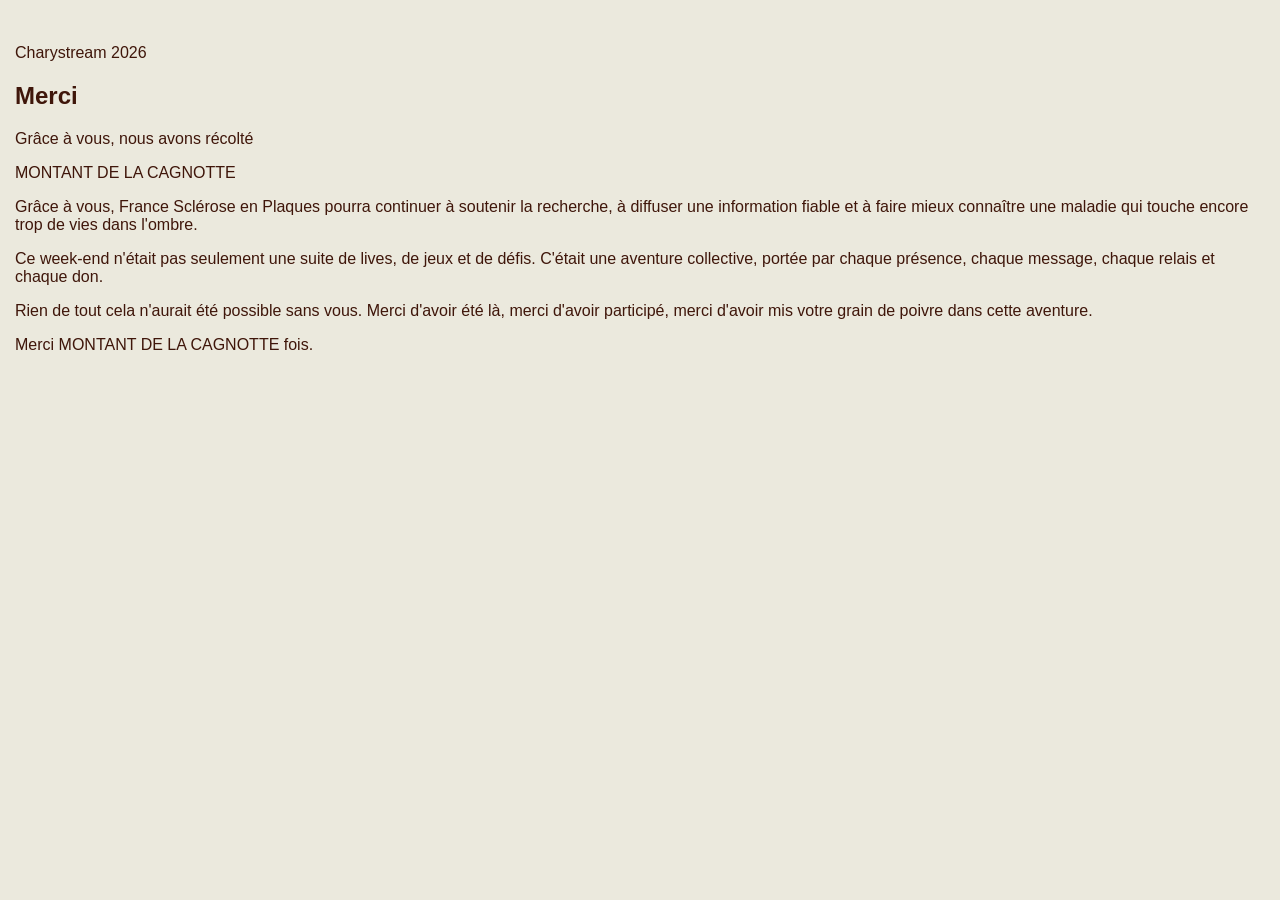
==== merci.html @ 89211dc5 "Create merci.html for Charystream thank you page This HTML file serves as a thank you page for the C" ====
<!doctype html>
<html lang="fr">
<head>
  <meta charset="utf-8">

  <title>Merci - Greenpepper au Charystream</title>

  <meta name="viewport" content="width=device-width, initial-scale=1">

  <link rel="stylesheet" href="css/style.css">
</head>

<body class="thanks-page">
  <main class="thanks-shell">
    <article class="thanks-card" aria-labelledby="thanks-title">
      <p class="thanks-kicker">Charystream 2026</p>

      <h1 id="thanks-title">Merci</h1>

      <p class="thanks-lead">
        Grâce à vous, nous avons récolté
      </p>

      <p class="thanks-amount">MONTANT DE LA CAGNOTTE</p>

      <p>
        Grâce à vous, France Sclérose en Plaques pourra continuer à soutenir
        la recherche, à diffuser une information fiable et à faire mieux
        connaître une maladie qui touche encore trop de vies dans l'ombre.
      </p>

      <p>
        Ce week-end n'était pas seulement une suite de lives, de jeux et de
        défis. C'était une aventure collective, portée par chaque présence,
        chaque message, chaque relais et chaque don.
      </p>

      <p>
        Rien de tout cela n'aurait été possible sans vous. Merci d'avoir été
        là, merci d'avoir participé, merci d'avoir mis votre grain de poivre
        dans cette aventure.
      </p>

      <p class="thanks-final">
        Merci <span>MONTANT DE LA CAGNOTTE</span> fois.
      </p>
    </article>
  </main>
</body>
</html>
---- css/style.css ----
/* ================================
   Variables
   ================================ */

:root {
  --page-bg: #ebe9dd;
  --brown: #4b1608;
  --orange: #f06423;
  --pink: #e95af2;
  --red: #ff443a;
  --text: #3f160a;
  --line: rgba(75, 22, 8, 0.65);
  --muted: rgba(75, 22, 8, 0.75);
  --tab-bg: rgba(255, 255, 255, 0.55);
  --panel-bg: rgba(255, 255, 255, 0.28);
  --card-bg: rgba(255, 255, 255, 0.42);
  --soft-card-bg: rgba(255, 255, 255, 0.55);
  --border: rgba(66, 21, 8, 0.18);
  --shadow: rgba(0, 0, 0, 0.18);
  --soft-shadow: rgba(0, 0, 0, 0.12);
  --gradient-brand: linear-gradient(135deg, var(--orange), var(--pink));
  --gradient-orange: linear-gradient(90deg, #f47b20 0%, var(--orange) 100%);
  --gradient-pink: linear-gradient(90deg, #e95af2 0%, #e86af2 100%);
  --gradient-red: linear-gradient(90deg, #ff443a 0%, var(--red) 100%);
  --gradient-card: linear-gradient(
    135deg,
    rgba(240, 100, 35, 0.95),
    rgba(233, 90, 242, 0.88)
  );
}


/* ================================
   Base
   ================================ */

* {
  box-sizing: border-box;
}

html,
body {
  min-height: 100%;
  margin: 0;
  padding: 0;
  background: var(--page-bg);
  color: var(--text);
  font-family: Arial, Helvetica, sans-serif;
}

body {
  padding: 28px 14px 48px;
}

main {
  width: 100%;
  max-width: 1250px;
  margin: 0 auto;
}


/* ================================
   Title and tabs
   ================================ */

.page-title {
  margin-bottom: 26px;
  text-align: center;
}

.page-title h1 {
  margin: 0;
  color: var(--brown);
  font-size: clamp(2rem, 5vw, 4rem);
  line-height: 1.05;
  letter-spacing: -0.04em;
}

.tabs {
  display: grid;
  grid-template-columns: repeat(4, 1fr);
  gap: 8px;
  max-width: 1100px;
  margin: 0 auto 30px;
  padding: 8px;
  border: 1px solid var(--border);
  border-radius: 999px;
  background: var(--tab-bg);
  box-shadow: 0 12px 32px var(--shadow);
}

.tab {
  padding: 16px 14px;
  border: 0;
  border-radius: 999px;
  background: transparent;
  color: var(--brown);
  cursor: pointer;
  font-size: clamp(0.9rem, 2.1vw, 1.15rem);
  font-weight: 800;
  line-height: 1.1;
  opacity: 0.7;
  transition: 160ms ease;
}

.tab:hover {
  background: rgba(255, 255, 255, 0.45);
  opacity: 1;
}

.tab.active {
  background: var(--gradient-brand);
  box-shadow: 0 10px 24px rgba(240, 100, 35, 0.25);
  color: white;
  opacity: 1;
}

.content {
  display: none;
}

.content.active {
  display: block;
  animation: fadeIn 160ms ease;
}


/* ================================
   Shared panels and cards
   ================================ */

.schedule-board,
.puzzle-board,
.charystream-board {
  width: 100%;
  max-width: 1050px;
  margin: 0 auto;
  border: 1px solid var(--border);
  border-radius: 28px;
  background: var(--panel-bg);
  box-shadow: 0 16px 36px var(--shadow);
}

.schedule-board {
  padding: 28px 18px 38px;
}

.puzzle-board,
.charystream-board {
  padding: 32px 24px 40px;
}

.schedule-header,
.puzzle-header,
.charystream-header {
  margin-bottom: 28px;
  text-align: center;
}

.schedule-header h2,
.puzzle-header h2,
.charystream-header h2 {
  margin: 0;
  color: var(--brown);
  font-size: clamp(2rem, 4vw, 3rem);
  letter-spacing: 0.03em;
  text-transform: uppercase;
}

.schedule-header p,
.puzzle-header p,
.charystream-header p {
  margin: 10px 0 0;
  color: var(--muted);
  font-size: 1rem;
}

.puzzle-hero-card,
.puzzle-card,
.puzzle-final-card,
.charystream-hero-card,
.charystream-card {
  padding: 24px 28px;
  border: 1px solid var(--border);
  border-radius: 24px;
  box-shadow: 0 10px 24px rgba(0, 0, 0, 0.10);
}

.puzzle-hero-card,
.charystream-hero-card {
  background: var(--gradient-card);
}

.puzzle-card,
.charystream-card {
  background: var(--card-bg);
}

.puzzle-hero-card h3,
.puzzle-card h3,
.puzzle-final-card h3,
.charystream-hero-card h3,
.charystream-card h3 {
  margin: 0 0 12px;
  color: var(--brown);
  font-size: clamp(1.35rem, 2.5vw, 1.75rem);
}

.puzzle-final-card h3 {
  color: white;
}

.puzzle-hero-card p,
.puzzle-card p,
.puzzle-final-card p,
.charystream-hero-card p,
.charystream-card p {
  margin: 0 0 10px;
  font-size: 1rem;
  line-height: 1.48;
}

.puzzle-hero-card p:last-child,
.puzzle-card p:last-child,
.puzzle-final-card p:last-child {
  margin-bottom: 0;
}

.puzzle-button,
.charystream-button {
  display: inline-flex;
  align-items: center;
  justify-content: center;
  padding: 12px 18px;
  border-radius: 999px;
  color: white;
  font-weight: 900;
  text-decoration: none;
  box-shadow: 0 10px 24px rgba(0, 0, 0, 0.14);
}

.puzzle-button:hover,
.charystream-button:hover {
  transform: translateY(-1px);
}


/* ================================
   Donation goals
   ================================ */

.goals-board {
  position: relative;
  width: 100%;
  padding: 34px 18px 48px;
  overflow: hidden;
  background: var(--page-bg);
}

.goals-header {
  position: relative;
  display: grid;
  grid-template-columns: 90px 1fr 310px;
  align-items: start;
  gap: 18px;
  min-height: 180px;
  margin-bottom: 18px;
}

.goal-icon {
  display: flex;
  align-items: center;
  justify-content: center;
  width: 86px;
  height: 86px;
  margin-top: 4px;
  border-radius: 22px;
  background: #f5a6eb;
  transform: rotate(-14deg);
}

.goal-icon svg {
  width: 56px;
  height: 56px;
  fill: none;
  stroke: var(--brown);
  stroke-linecap: round;
  stroke-linejoin: round;
  stroke-width: 4.5;
}

.goal-title-block {
  padding-top: 0;
}

.goal-title {
  margin: 0;
  color: var(--brown);
  font-size: clamp(2.2rem, 4.5vw, 3.5rem);
  font-weight: 900;
  line-height: 0.95;
  letter-spacing: 0.03em;
  text-transform: uppercase;
}

.goal-subtitle {
  margin-top: 8px;
  color: var(--brown);
  font-size: clamp(1.5rem, 3vw, 2.2rem);
  font-style: italic;
  line-height: 1;
}

.header-line {
  width: 100%;
  height: 2px;
  margin-top: 14px;
  background: var(--line);
}

.goal-intro {
  margin: 12px 0 0;
  color: var(--brown);
  font-size: clamp(0.95rem, 1.5vw, 1.15rem);
}

.streamer-area {
  position: relative;
  min-height: 160px;
}

.charystream-badge {
  position: absolute;
  z-index: 2;
  top: 26px;
  left: -28px;
  display: flex;
  align-items: center;
  justify-content: center;
  width: 200px;
  height: 82px;
  border-radius: 50%;
  background: var(--brown);
  box-shadow: 0 6px 16px rgba(0, 0, 0, 0.16);
  color: white;
  font-size: 1.9rem;
  font-style: italic;
  line-height: 0.9;
  text-align: center;
  transform: rotate(5deg);
}

.streamer-photo {
  position: absolute;
  z-index: 1;
  top: -20px;
  right: 8px;
  width: 170px;
  aspect-ratio: 3 / 4;
  border-radius: 16px;
  object-fit: cover;
  box-shadow: 0 8px 18px rgba(0, 0, 0, 0.18);
  transform: rotate(-8deg);
}

.goals-list {
  display: flex;
  flex-direction: column;
  gap: 28px;
  margin: 0;
  padding: 0 70px 0 74px;
  list-style: none;
}

.goal-row {
  position: relative;
  display: flex;
  align-items: center;
  min-height: 52px;
  padding: 12px 28px 12px 76px;
  border-radius: 0 999px 999px 0;
  color: var(--text);
  font-size: clamp(1rem, 1.55vw, 1.35rem);
  line-height: 1.25;
}

.goal-row.orange {
  background: var(--gradient-orange);
}

.goal-row.pink {
  background: var(--gradient-pink);
}

.goal-row.red {
  background: var(--gradient-red);
}

.goal-row.fil-rouge {
  min-height: 76px;
  margin-bottom: 2px;
  padding-left: 120px;
}

.amount {
  position: absolute;
  top: 50%;
  left: -40px;
  display: flex;
  align-items: center;
  justify-content: center;
  min-width: 106px;
  height: 50px;
  padding: 0 18px;
  border-radius: 999px;
  background: var(--brown);
  color: white;
  font-size: clamp(1.2rem, 2vw, 1.65rem);
  font-style: italic;
  white-space: nowrap;
  transform: translateY(-50%) rotate(-4deg);
}

.amount-long {
  min-width: 136px;
  height: 62px;
  padding: 0 18px;
  font-size: clamp(0.9rem, 1.45vw, 1.2rem);
  line-height: 1.05;
  text-align: center;
  white-space: normal;
}


/* ================================
   Schedule
   ================================ */

.schedule-timeline {
  position: relative;
  display: flex;
  flex-direction: column;
  gap: 18px;
  padding: 0 10px 8px 28px;
}

.schedule-timeline::before {
  content: "";
  position: absolute;
  top: 0;
  bottom: 0;
  left: 96px;
  width: 4px;
  border-radius: 999px;
  background: rgba(75, 22, 8, 0.22);
}

.day-separator {
  position: relative;
  z-index: 2;
  display: flex;
  align-items: center;
  gap: 16px;
  margin: 6px 0 2px;
  padding: 6px 0;
}

.day-separator::before,
.day-separator::after {
  content: "";
  flex: 1;
  height: 3px;
  border-radius: 999px;
  background: var(--brown);
  opacity: 0.75;
}

.day-separator span {
  padding: 8px 26px;
  border-radius: 999px;
  background: var(--brown);
  box-shadow: 0 8px 18px rgba(0, 0, 0, 0.16);
  color: white;
  font-size: clamp(1.1rem, 2vw, 1.45rem);
  font-weight: 900;
  letter-spacing: 0.04em;
  text-transform: uppercase;
  white-space: nowrap;
}

.schedule-item {
  position: relative;
  z-index: 1;
  display: grid;
  grid-template-columns: 110px 1fr;
  align-items: stretch;
  gap: 18px;
  min-height: 92px;
}

.schedule-time {
  position: relative;
  display: flex;
  align-items: center;
  align-self: center;
  justify-content: center;
  min-height: 52px;
  padding: 0 10px;
  border-radius: 999px;
  background: var(--brown);
  box-shadow: 0 8px 18px rgba(0, 0, 0, 0.16);
  color: white;
  font-size: 1.05rem;
  font-style: italic;
  font-weight: 900;
  line-height: 1.05;
  text-align: center;
}

.schedule-time::after {
  content: "";
  position: absolute;
  right: -31px;
  width: 18px;
  height: 18px;
  border: 4px solid var(--brown);
  border-radius: 50%;
  background: var(--page-bg);
}

.schedule-item.is-past .schedule-time::after {
  border-color: #111111;
  background: #111111;
}

.schedule-item.is-live .schedule-time::after {
  border-color: #18704a;
  background: #36e66f;
  box-shadow: 0 0 0 0 rgba(54, 230, 111, 0.65);
  animation: livePulse 2.2s ease-in-out infinite;
}

.schedule-content {
  padding: 18px 24px;
  border-radius: 24px;
  box-shadow: 0 10px 24px var(--soft-shadow);
  color: var(--text);
}

.schedule-item.orange .schedule-content {
  background: var(--gradient-orange);
}

.schedule-item.pink .schedule-content {
  background: var(--gradient-pink);
}

.schedule-content h3 {
  margin: 0 0 6px;
  color: var(--brown);
  font-size: clamp(1.15rem, 2vw, 1.45rem);
}

.schedule-content p {
  margin: 0;
  color: rgba(63, 22, 10, 0.9);
  font-size: clamp(0.95rem, 1.6vw, 1.1rem);
  line-height: 1.35;
}

.people-list {
  display: flex;
  flex-wrap: wrap;
  gap: 8px;
  margin-top: 12px;
}

.person-chip {
  display: inline-flex;
  align-items: center;
  padding: 6px 12px;
  border-radius: 999px;
  background: rgba(217, 255, 235, 0.85);
  color: #18704a;
  font-size: 0.85rem;
  font-weight: 800;
  line-height: 1;
}

.person-chip::before {
  content: "\\25CF";
  margin-right: 7px;
  color: #18704a;
  font-size: 0.65rem;
}


/* ================================
   Community puzzle
   ================================ */

.puzzle-content {
  display: grid;
  gap: 20px;
}

.puzzle-credit {
  margin-top: 6px;
  color: rgba(75, 22, 8, 0.55);
  font-size: 0.9rem;
  font-style: italic;
}

.puzzle-hero-card {
  display: grid;
  grid-template-columns: 1.5fr 1fr;
  gap: 22px;
}

.puzzle-final-card {
  background: var(--brown);
  color: white;
  text-align: center;
}

.puzzle-quick-info {
  display: flex;
  flex-direction: column;
  align-self: center;
  gap: 10px;
}

.puzzle-quick-info span {
  display: block;
  padding: 12px 14px;
  border-radius: 999px;
  background: rgba(255, 255, 255, 0.65);
  color: var(--brown);
  font-weight: 900;
}

.puzzle-button {
  margin: 10px 0 12px;
  background: var(--gradient-brand);
}

.puzzle-note {
  color: rgba(75, 22, 8, 0.78);
  font-size: 0.95rem;
}

.puzzle-definition-list {
  display: grid;
  gap: 10px;
  margin: 14px 0;
}

.puzzle-definition-list div {
  display: grid;
  grid-template-columns: 170px 1fr;
  gap: 14px;
  padding: 14px 16px;
  border-radius: 18px;
  background: var(--soft-card-bg);
}

.puzzle-definition-list strong {
  color: var(--brown);
}

.puzzle-screen {
  display: block;
  width: 100%;
  max-width: 420px;
  height: auto;
  margin: 18px auto 0;
  border: 1px solid rgba(75, 22, 8, 0.12);
  border-radius: 18px;
  box-shadow: 0 12px 28px rgba(0, 0, 0, 0.18);
}

.puzzle-screen-small {
  max-width: 280px;
}


/* ================================
   Charystream
   ================================ */

.charystream-hero-card {
  margin-bottom: 12px;
}

.charystream-stat-grid {
  display: grid;
  grid-template-columns: repeat(3, 1fr);
  gap: 24px;
  margin: 16px 0 14px;
}

.charystream-stat-card {
  padding: 22px 18px;
  border-radius: 24px;
  background: var(--brown);
  box-shadow: 0 10px 24px var(--soft-shadow);
  color: white;
  text-align: center;
}

.charystream-stat-card strong {
  display: block;
  font-size: clamp(1.7rem, 3vw, 2.5rem);
  line-height: 1;
}

.charystream-stat-card span {
  display: block;
  margin-top: 8px;
  font-size: 0.95rem;
  opacity: 0.88;
}

.charystream-card {
  margin-top: 6px;
}

.charystream-button {
  margin: 12px 0 0;
  background: var(--brown);
}

.charystream-button.secondary {
  background: var(--gradient-brand);
}

.charystream-date-badge {
  display: inline-flex;
  flex-direction: column;
  gap: 4px;
  margin: 2px 0 18px;
  padding: 12px 18px;
  border-radius: 18px;
  background: var(--brown);
  box-shadow: 0 10px 24px rgba(0, 0, 0, 0.14);
  color: white;
}

.charystream-date-badge strong {
  font-size: 0.95rem;
  letter-spacing: 0.08em;
  opacity: 0.82;
  text-transform: uppercase;
}

.charystream-date-badge span {
  font-size: clamp(1.1rem, 2vw, 1.45rem);
  font-weight: 900;
  line-height: 1.1;
}


/* ================================
   Footer and animations
   ================================ */

.site-footer {
  margin-top: 34px;
  color: rgba(75, 22, 8, 0.45);
  font-size: 0.82rem;
  font-style: italic;
  text-align: center;
}

.site-footer span {
  opacity: 0.75;
}

@keyframes fadeIn {
  from {
    opacity: 0;
    transform: translateY(6px);
  }

  to {
    opacity: 1;
    transform: translateY(0);
  }
}

@keyframes livePulse {
  0% {
    opacity: 0.45;
    box-shadow: 0 0 0 0 rgba(54, 230, 111, 0.65);
  }

  50% {
    opacity: 1;
    box-shadow: 0 0 0 10px rgba(54, 230, 111, 0);
  }

  100% {
    opacity: 0.45;
    box-shadow: 0 0 0 0 rgba(54, 230, 111, 0);
  }
}


/* ================================
   Responsive
   ================================ */

@media (max-width: 900px) {
  .goals-header {
    grid-template-columns: 70px 1fr;
    min-height: 160px;
  }

  .streamer-area {
    grid-column: 1 / -1;
    min-height: 120px;
  }

  .charystream-badge {
    top: 8px;
    right: 128px;
    left: auto;
    width: 150px;
    height: 62px;
    font-size: 1.35rem;
  }

  .streamer-photo {
    top: -8px;
    right: 16px;
    width: 110px;
  }

  .goal-icon {
    width: 64px;
    height: 64px;
    border-radius: 16px;
  }

  .goal-icon svg {
    width: 42px;
    height: 42px;
  }

  .goals-list {
    gap: 18px;
    padding: 0 12px 0 44px;
  }

  .goal-row {
    min-height: 48px;
    padding: 10px 18px 10px 58px;
  }

  .goal-row.fil-rouge {
    min-height: 72px;
    padding-left: 100px;
  }

  .amount {
    left: -34px;
    min-width: 84px;
    height: 42px;
    font-size: 1.1rem;
  }

  .amount-long {
    min-width: 112px;
    height: 54px;
    font-size: 0.85rem;
  }

  .puzzle-hero-card {
    grid-template-columns: 1fr;
  }
}

@media (max-width: 800px) {
  .charystream-stat-grid {
    grid-template-columns: 1fr;
  }
}

@media (max-width: 700px) {
  .schedule-board {
    padding: 22px 8px 30px;
    border-radius: 20px;
  }

  .puzzle-board,
  .charystream-board {
    padding: 24px 12px 30px;
    border-radius: 20px;
  }

  .schedule-timeline {
    gap: 14px;
    padding-right: 4px;
    padding-left: 8px;
  }

  .schedule-timeline::before {
    left: 64px;
  }

  .schedule-item {
    grid-template-columns: 74px 1fr;
    gap: 12px;
    min-height: 82px;
  }

  .schedule-time {
    min-height: 42px;
    padding: 0 8px;
    font-size: 0.82rem;
  }

  .schedule-time::after {
    right: -22px;
    width: 14px;
    height: 14px;
    border-width: 3px;
  }

  .schedule-content {
    padding: 14px 16px;
    border-radius: 18px;
  }

  .day-separator {
    gap: 10px;
    padding: 4px 0;
  }

  .day-separator span {
    padding: 8px 14px;
    font-size: 0.95rem;
    text-align: center;
    white-space: normal;
  }

  .person-chip {
    padding: 5px 9px;
    font-size: 0.75rem;
  }

  .puzzle-hero-card,
  .puzzle-card,
  .puzzle-final-card,
  .charystream-hero-card,
  .charystream-card {
    padding: 20px 18px;
    border-radius: 20px;
  }

  .puzzle-definition-list div {
    grid-template-columns: 1fr;
    gap: 6px;
  }
}

@media (max-width: 600px) {
  body {
    padding: 18px 8px 36px;
  }

  .tabs {
    gap: 6px;
    padding: 6px;
    border-radius: 22px;
  }

  .tab {
    padding: 11px 5px;
    border-radius: 16px;
    font-size: 0.68rem;
  }

  .goals-board {
    padding: 22px 6px 34px;
  }

  .goals-header {
    grid-template-columns: 54px 1fr;
    gap: 10px;
    min-height: 150px;
  }

  .goal-title {
    font-size: 1.9rem;
  }

  .goal-subtitle {
    font-size: 1.35rem;
  }

  .goal-intro {
    font-size: 0.9rem;
  }

  .goal-icon {
    width: 52px;
    height: 52px;
    border-radius: 14px;
  }

  .goal-icon svg {
    width: 34px;
    height: 34px;
  }

  .charystream-badge {
    right: 96px;
    width: 120px;
    height: 52px;
    font-size: 1.05rem;
  }

  .streamer-photo {
    right: 8px;
    width: 82px;
  }

  .goals-list {
    gap: 14px;
    padding-right: 4px;
    padding-left: 34px;
  }

  .goal-row {
    min-height: 44px;
    padding: 10px 12px 10px 48px;
    font-size: 0.9rem;
  }

  .goal-row.fil-rouge {
    min-height: 72px;
    padding-left: 62px;
    font-size: 0.78rem;
  }

  .amount {
    left: -30px;
    min-width: 70px;
    height: 36px;
    padding: 0 12px;
    font-size: 0.95rem;
  }

  .amount-long {
    min-width: 76px;
    height: 48px;
    padding: 0 8px;
    font-size: 0.62rem;
    line-height: 1.05;
  }

  .puzzle-screen {
    max-width: 100%;
    margin-top: 14px;
    border-radius: 14px;
  }

  .puzzle-screen-small {
    max-width: 240px;
  }

  .charystream-date-badge {
    width: 100%;
  }
}
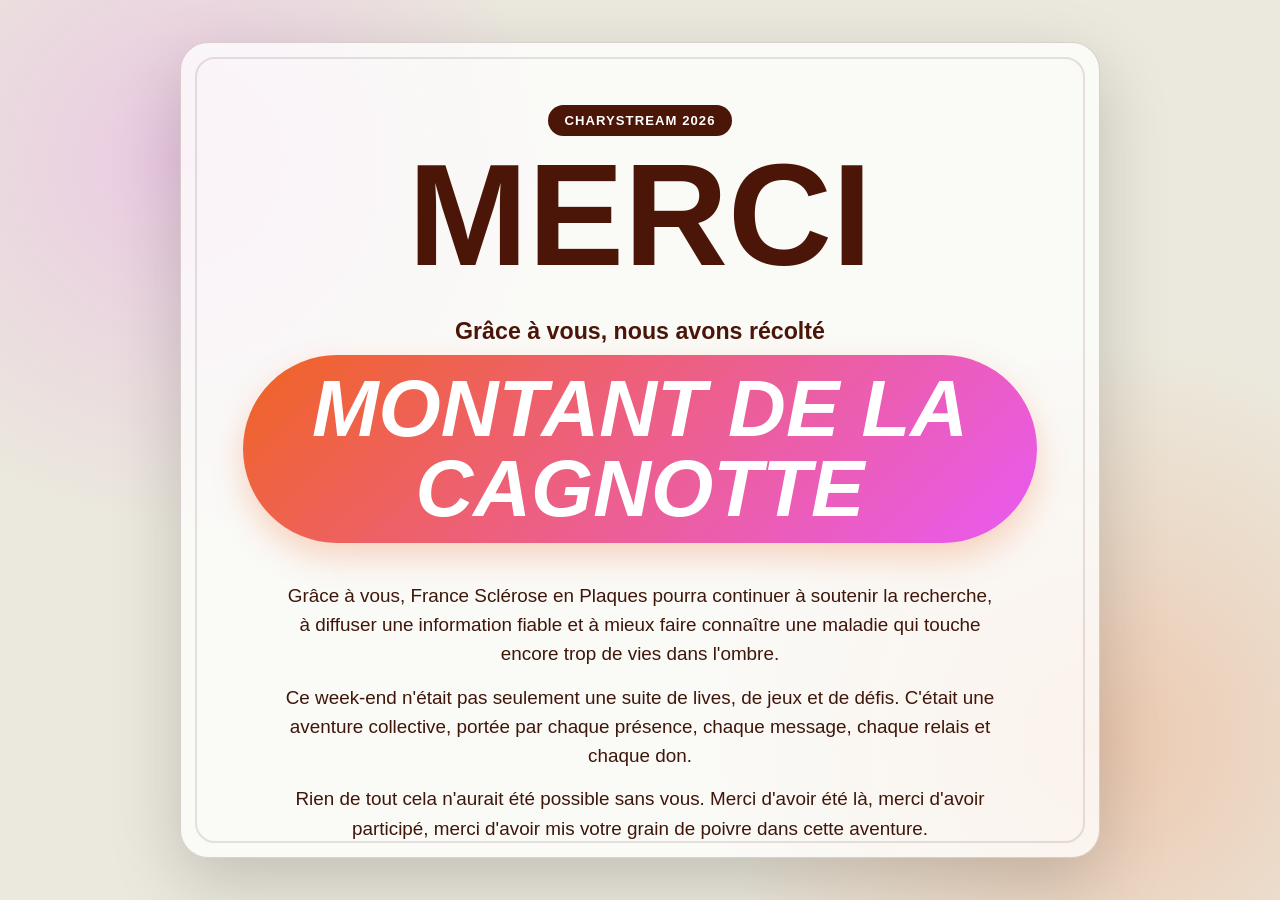
==== commit c59dcfaf: "Enhance styling and structure of merci.html Added CSS styles for layout and design enhancements. Upd" ====
--- a/merci.html
+++ b/merci.html
@@ -7,44 +7,194 @@
 
   <meta name="viewport" content="width=device-width, initial-scale=1">
 
-  <link rel="stylesheet" href="css/style.css">
+  <style>
+    :root {
+      --page-bg: #ebe9dd;
+      --brown: #4b1608;
+      --orange: #f06423;
+      --pink: #e95af2;
+      --text: #3f160a;
+      --border: rgba(66, 21, 8, 0.18);
+      --shadow: rgba(0, 0, 0, 0.18);
+      --gradient-brand: linear-gradient(135deg, var(--orange), var(--pink));
+    }
+
+    * {
+      box-sizing: border-box;
+    }
+
+    html,
+    body {
+      min-height: 100%;
+      margin: 0;
+    }
+
+    body {
+      min-height: 100vh;
+      padding: clamp(14px, 4vw, 42px);
+      display: grid;
+      place-items: center;
+      overflow: hidden;
+      background:
+        radial-gradient(circle at 14% 18%, rgba(233, 90, 242, 0.22), transparent 28%),
+        radial-gradient(circle at 86% 82%, rgba(240, 100, 35, 0.24), transparent 30%),
+        var(--page-bg);
+      color: var(--text);
+      font-family: Arial, Helvetica, sans-serif;
+    }
+
+    .thanks-card {
+      position: relative;
+      width: min(100%, 920px);
+      max-height: calc(100vh - clamp(28px, 8vw, 84px));
+      padding: clamp(26px, 5vw, 62px);
+      overflow: auto;
+      border: 1px solid var(--border);
+      border-radius: 28px;
+      background: rgba(255, 255, 255, 0.76);
+      box-shadow: 0 24px 70px var(--shadow);
+      text-align: center;
+    }
+
+    .thanks-card::before {
+      content: "";
+      position: absolute;
+      inset: 14px;
+      z-index: 0;
+      border: 2px solid rgba(75, 22, 8, 0.12);
+      border-radius: 20px;
+      pointer-events: none;
+    }
+
+    .thanks-content {
+      position: relative;
+      z-index: 1;
+    }
+
+    .thanks-kicker {
+      display: inline-flex;
+      align-items: center;
+      justify-content: center;
+      margin: 0 0 18px;
+      padding: 8px 16px;
+      border-radius: 999px;
+      background: var(--brown);
+      color: white;
+      font-size: 0.82rem;
+      font-weight: 900;
+      letter-spacing: 0.08em;
+      text-transform: uppercase;
+    }
+
+    h1 {
+      margin: 0;
+      color: var(--brown);
+      font-size: clamp(4rem, 14vw, 9rem);
+      font-weight: 900;
+      line-height: 0.86;
+      text-transform: uppercase;
+    }
+
+    .thanks-lead {
+      margin: clamp(22px, 4vw, 40px) auto 10px;
+      color: var(--brown);
+      font-size: clamp(1.05rem, 2.4vw, 1.45rem);
+      font-weight: 900;
+    }
+
+    .thanks-amount {
+      width: fit-content;
+      max-width: 100%;
+      margin: 0 auto clamp(24px, 4vw, 38px);
+      padding: 14px 24px;
+      border-radius: 999px;
+      background: var(--gradient-brand);
+      box-shadow: 0 14px 32px rgba(240, 100, 35, 0.26);
+      color: white;
+      font-size: clamp(2rem, 7vw, 5rem);
+      font-style: italic;
+      font-weight: 900;
+      line-height: 1;
+      overflow-wrap: anywhere;
+    }
+
+    .thanks-text {
+      max-width: 720px;
+      margin: 0 auto;
+    }
+
+    .thanks-text p {
+      margin: 0 0 14px;
+      font-size: clamp(1rem, 1.7vw, 1.18rem);
+      line-height: 1.55;
+    }
+
+    .thanks-final {
+      margin: clamp(24px, 4vw, 36px) auto 0;
+      color: var(--brown);
+      font-size: clamp(1.45rem, 4vw, 3rem);
+      font-weight: 900;
+      line-height: 1.1;
+    }
+
+    .thanks-final span {
+      color: var(--orange);
+      font-style: italic;
+      overflow-wrap: anywhere;
+    }
+
+    @media (max-width: 640px) {
+      body {
+        overflow: auto;
+      }
+
+      .thanks-card {
+        max-height: none;
+        border-radius: 20px;
+      }
+
+      .thanks-card::before {
+        inset: 9px;
+        border-radius: 15px;
+      }
+    }
+  </style>
 </head>
 
-<body class="thanks-page">
-  <main class="thanks-shell">
-    <article class="thanks-card" aria-labelledby="thanks-title">
+<body>
+  <article class="thanks-card" aria-labelledby="thanks-title">
+    <div class="thanks-content">
       <p class="thanks-kicker">Charystream 2026</p>
 
       <h1 id="thanks-title">Merci</h1>
 
-      <p class="thanks-lead">
-        Grâce à vous, nous avons récolté
-      </p>
+      <p class="thanks-lead">Grâce à vous, nous avons récolté</p>
 
       <p class="thanks-amount">MONTANT DE LA CAGNOTTE</p>
 
-      <p>
-        Grâce à vous, France Sclérose en Plaques pourra continuer à soutenir
-        la recherche, à diffuser une information fiable et à faire mieux
-        connaître une maladie qui touche encore trop de vies dans l'ombre.
-      </p>
-
-      <p>
-        Ce week-end n'était pas seulement une suite de lives, de jeux et de
-        défis. C'était une aventure collective, portée par chaque présence,
-        chaque message, chaque relais et chaque don.
-      </p>
-
-      <p>
-        Rien de tout cela n'aurait été possible sans vous. Merci d'avoir été
-        là, merci d'avoir participé, merci d'avoir mis votre grain de poivre
-        dans cette aventure.
-      </p>
+      <div class="thanks-text">
+        <p>
+          Grâce à vous, France Sclérose en Plaques pourra continuer à soutenir
+          la recherche, à diffuser une information fiable et à mieux faire connaître
+          une maladie qui touche encore trop de vies dans l'ombre.
+        </p>
+
+        <p>
+          Ce week-end n'était pas seulement une suite de lives, de jeux et de défis.
+          C'était une aventure collective, portée par chaque présence, chaque message,
+          chaque relais et chaque don.
+        </p>
+
+        <p>
+          Rien de tout cela n'aurait été possible sans vous. Merci d'avoir été là,
+          merci d'avoir participé, merci d'avoir mis votre grain de poivre dans cette aventure.
+        </p>
+      </div>
 
       <p class="thanks-final">
         Merci <span>MONTANT DE LA CAGNOTTE</span> fois.
       </p>
-    </article>
-  </main>
+    </div>
+  </article>
 </body>
 </html>
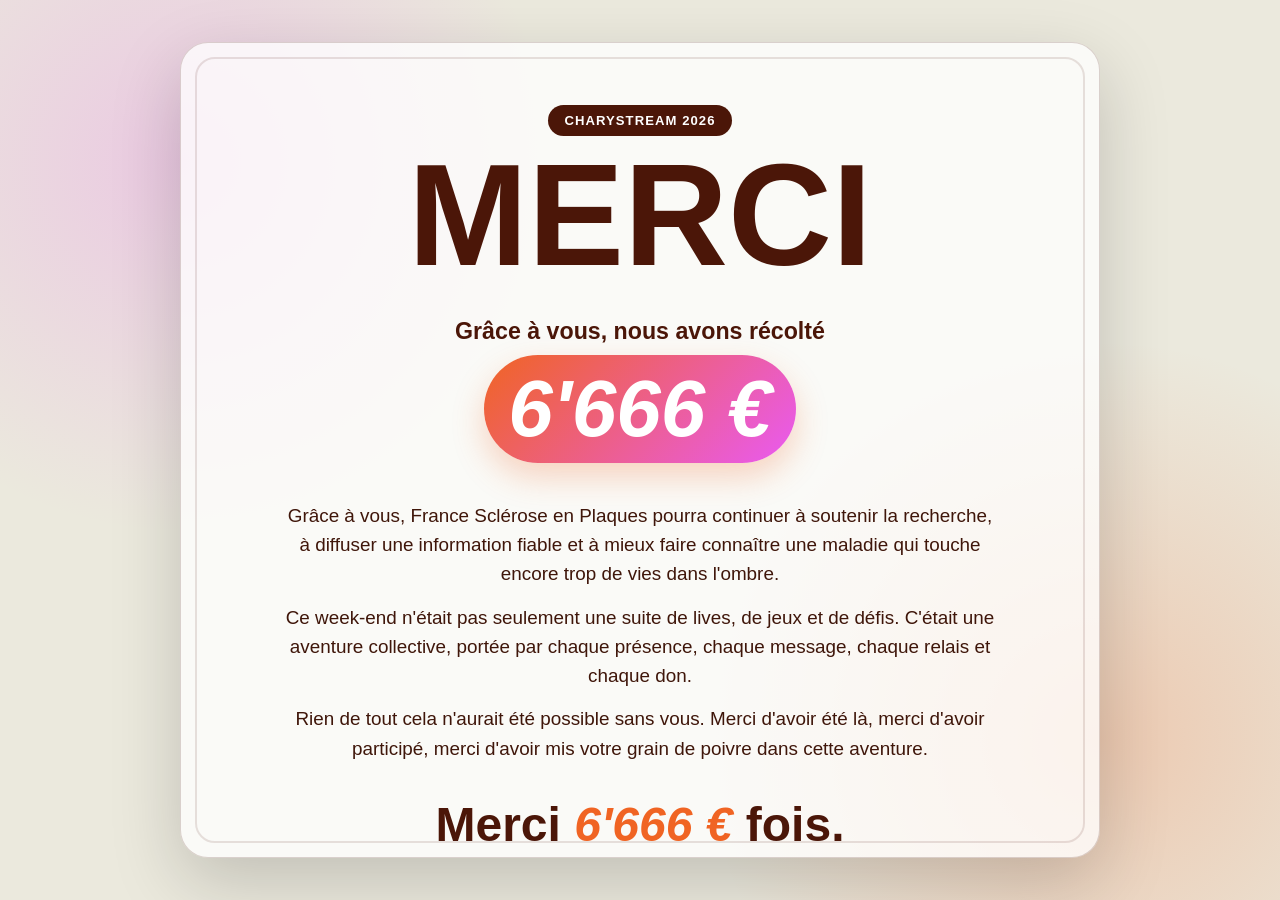
==== commit d9a952ad: "Update donation amount in merci.html" ====
--- a/merci.html
+++ b/merci.html
@@ -170,7 +170,7 @@
 
       <p class="thanks-lead">Grâce à vous, nous avons récolté</p>
 
-      <p class="thanks-amount">MONTANT DE LA CAGNOTTE</p>
+      <p class="thanks-amount">6'666 €</p>
 
       <div class="thanks-text">
         <p>
@@ -192,7 +192,7 @@
       </div>
 
       <p class="thanks-final">
-        Merci <span>MONTANT DE LA CAGNOTTE</span> fois.
+        Merci <span>6'666 €</span> fois.
       </p>
     </div>
   </article>
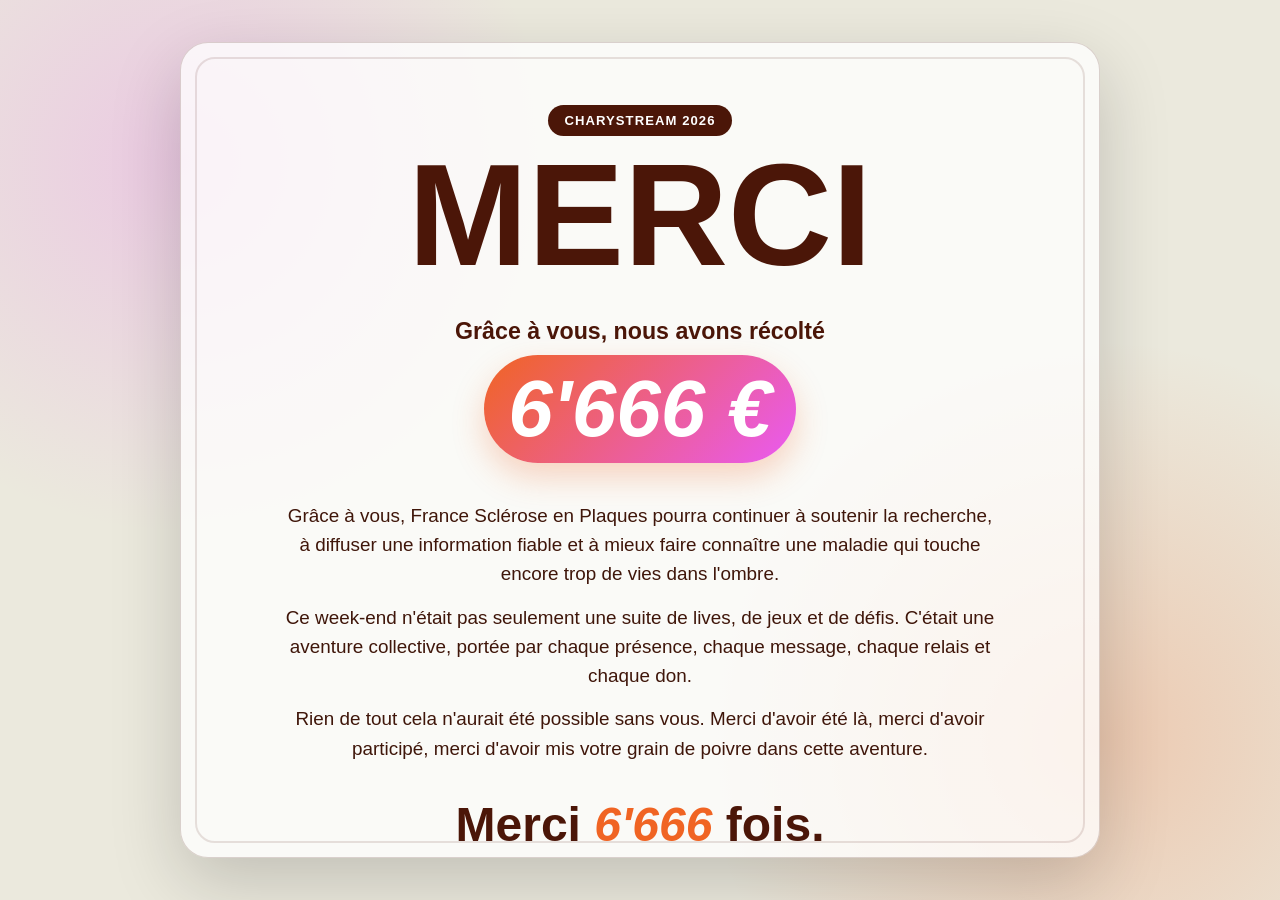
==== commit 366d8d20: "Fix formatting of monetary value in merci.html" ====
--- a/merci.html
+++ b/merci.html
@@ -192,7 +192,7 @@
       </div>
 
       <p class="thanks-final">
-        Merci <span>6'666 €</span> fois.
+        Merci <span>6'666</span> fois.
       </p>
     </div>
   </article>
